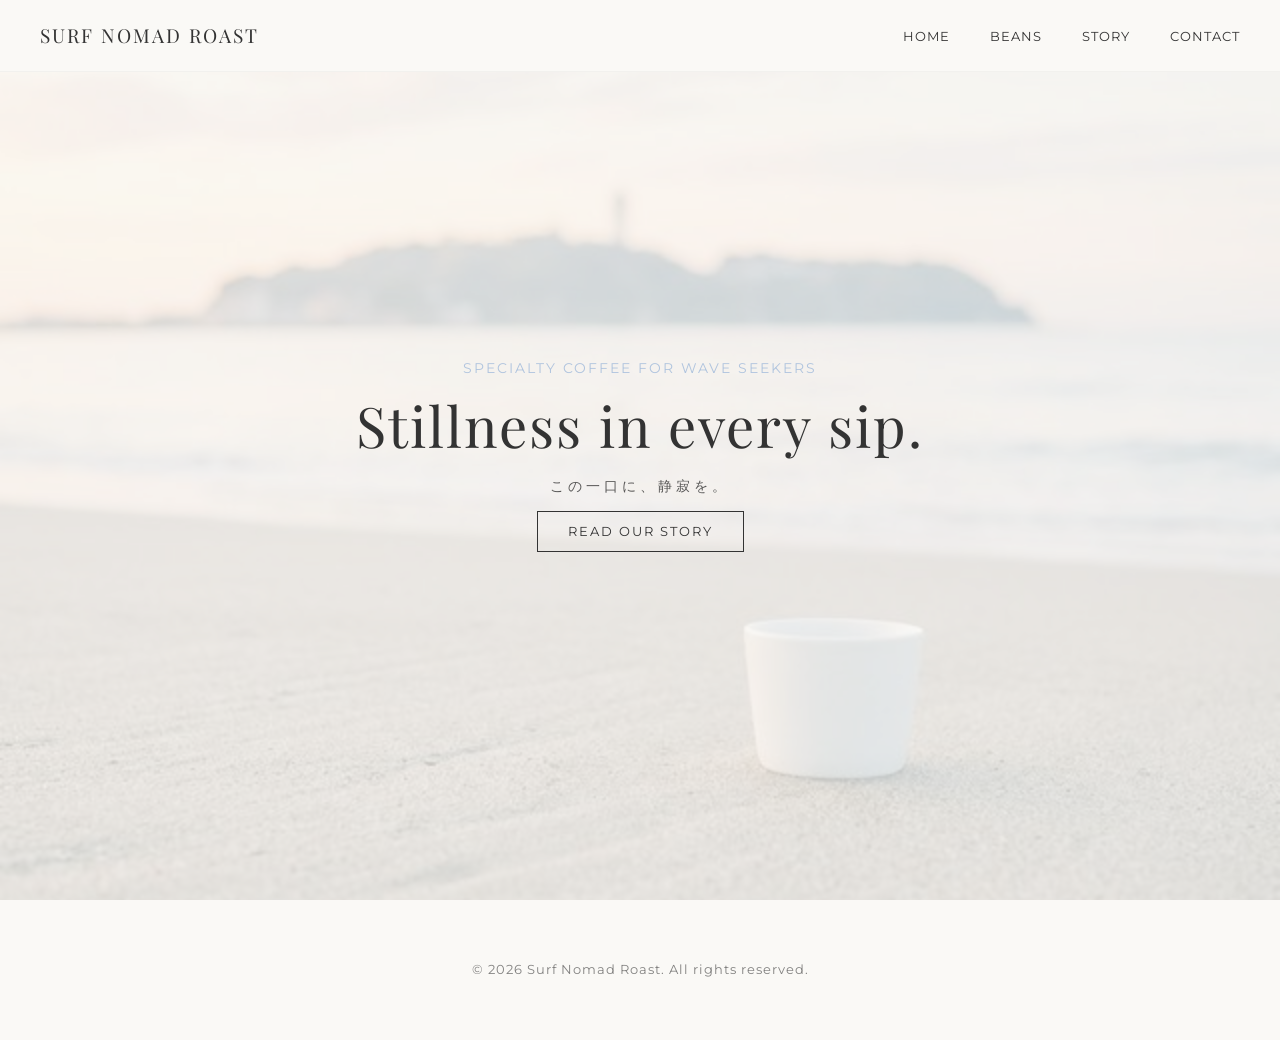
==== index.html @ 1f779690 "Initial commit: Surf Nomad Roast website complete" ====
<!DOCTYPE html>
<html lang="ja">

<head>
    <meta charset="UTF-8">
    <meta name="viewport" content="width=device-width, initial-scale=1.0">
    <title>Surf Nomad Roast | 自分を見つめ直す時間です</title>

    <!-- Google Fonts -->
    <link rel="preconnect" href="https://fonts.googleapis.com">
    <link rel="preconnect" href="https://fonts.gstatic.com" crossorigin>
    <link
        href="https://fonts.googleapis.com/css2?family=Montserrat:wght@300;400&family=Playfair+Display:ital@0;1&display=swap"
        rel="stylesheet">

    <!-- Local CSS -->
    <link rel="stylesheet" href="css/style.css">
</head>

<body>

    <header>
        <div class="hero-bg"></div>

        <nav>
            <div class="nav-inner">
                <div class="logo"><a href="index.html">Surf Nomad Roast</a></div>
                <ul class="nav-links">
                    <li><a href="index.html">Home</a></li>
                    <li><a href="products.html">Beans</a></li>
                    <li><a href="about.html">Story</a></li>
                    <li><a href="contact.html">Contact</a></li>
                </ul>
            </div>
            <div class="cart-placeholder"></div>
        </nav>

        <div class="hero-content">
            <p class="hero-subtitle">Specialty Coffee for Wave Seekers</p>
            <h1 class="hero-title">Stillness in every sip.</h1>
            <p class="hero-jp-subtitle">この一口に、静寂を。</p>
            <a href="about.html" class="cta-button">Read Our Story</a>
        </div>
    </header>

    <main>
        <!-- Homepage is focused on the Hero experience for maximum stillness -->
    </main>

    <footer>
        <p>&copy; 2026 Surf Nomad Roast. All rights reserved.</p>
    </footer>

</body>

</html>
---- css/style.css ----
:root {
    /* Colors based on 'Airy Stillness' concept */
    --base-color: #FAF9F6;
    --main-color: #B0C4DE;
    /* Morning Mist Blue */
    --accent-color: #C19A6B;
    /* Sun-kissed Wood */
    --text-color: #333333;
    --white: #FFFFFF;

    /* Typography */
    --font-serif: 'Playfair Display', serif;
    --font-sans: 'Montserrat', sans-serif;
}

* {
    margin: 0;
    padding: 0;
    box-sizing: border-box;
}

body {
    background-color: var(--base-color);
    color: var(--text-color);
    font-family: var(--font-sans);
    line-height: 1.6;
    overflow-x: hidden;
}

h1,
h2,
h3 {
    font-family: var(--font-serif);
    font-weight: 400;
}

/* Header & Navigation */
header {
    height: 100vh;
    width: 100%;
    position: relative;
    display: flex;
    flex-direction: column;
    justify-content: center;
    align-items: center;
    text-align: center;
    padding: 20px;
}

nav {
    position: fixed;
    top: 0;
    left: 0;
    width: 100%;
    background-color: rgba(250, 249, 246, 0.98);
    backdrop-filter: blur(8px);
    z-index: 1000;
    border-bottom: 1px solid rgba(0, 0, 0, 0.03);
    transition: all 0.3s ease;
}

.nav-inner {
    max-width: 1400px;
    margin: 0 auto;
    padding: 20px 40px;
    display: flex;
    justify-content: space-between;
    align-items: center;
}

.logo {
    font-family: var(--font-serif);
    font-size: 1.2rem;
    letter-spacing: 2px;
    text-transform: uppercase;
}

.logo a {
    text-decoration: none;
    color: inherit;
    display: block;
}

.nav-links {
    display: flex;
    list-style: none;
    gap: 40px;
    /* Increased gap slightly for better breathing room */
}

.nav-links a {
    text-decoration: none;
    color: var(--text-color);
    font-size: 0.8rem;
    text-transform: uppercase;
    letter-spacing: 1px;
    transition: opacity 0.3s;
}

.nav-links a:hover {
    opacity: 0.6;
}

/* Hero Section */
.hero-content {
    z-index: 1;
}

.hero-title {
    font-size: 3.5rem;
    margin-bottom: 5px;
    letter-spacing: 2px;
}

.hero-jp-subtitle {
    font-size: 0.9rem;
    letter-spacing: 4px;
    margin-bottom: 20px;
    opacity: 0.8;
}

.hero-subtitle {
    font-size: 0.9rem;
    letter-spacing: 2px;
    color: var(--main-color);
    text-transform: uppercase;
}

/* Hero Image Background (placeholder/style) */
.hero-bg {
    position: absolute;
    top: 0;
    left: 0;
    width: 100%;
    height: 100%;
    background-image: url('../images/hero_bg.png');
    /* Completely clean image (no text) */
    background-size: cover;
    background-position: center;
    opacity: 0.25;
    /* Slightly increased for better visibility of the photo */
    z-index: 0;
}

/* Call to Action */
.cta-button {
    margin-top: 40px;
    padding: 12px 30px;
    border: 1px solid var(--text-color);
    background: transparent;
    color: var(--text-color);
    text-decoration: none;
    font-size: 0.8rem;
    letter-spacing: 2px;
    text-transform: uppercase;
    transition: all 0.3s;
}

.cta-button:hover {
    background-color: var(--text-color);
    color: var(--base-color);
}

/* Unified Header handled by nav class above */
.story-container {
    max-width: 800px;
    margin: 120px auto 80px;
    /* Added top margin for fixed header */
    padding: 0 40px;
}

.page-header {
    text-align: center;
    margin-bottom: 60px;
}

.page-header .subtitle {
    font-size: 0.8rem;
    letter-spacing: 3px;
    text-transform: uppercase;
    color: var(--accent-color);
    margin-bottom: 10px;
}

.page-title {
    font-size: 2.5rem;
}

.story-content {
    font-size: 1.1rem;
    line-height: 2;
    color: #444;
}

.story-content p {
    margin-bottom: 30px;
}

.story-content .lead {
    font-size: 1.3rem;
    color: var(--text-color);
    margin-bottom: 50px;
}

.story-quote {
    margin: 60px 0;
    padding: 40px;
    border-left: 1px solid var(--accent-color);
    background-color: rgba(193, 154, 107, 0.05);
}

.story-quote blockquote {
    font-family: var(--font-serif);
    font-size: 1.5rem;
    font-style: italic;
    color: var(--text-color);
}

.placeholder-img {
    width: 100%;
    height: 300px;
    background-color: #eee;
    margin-top: 60px;
    background-image: url('../images/hero_bg.png');
    background-size: cover;
    background-position: center;
    opacity: 0.5;
}

footer {
    text-align: center;
    padding: 60px 20px;
    font-size: 0.8rem;
    opacity: 0.6;
    letter-spacing: 1px;
}

/* Products Page Styles */
.products-container {
    max-width: 1100px;
    margin: 120px auto 80px;
    /* Added top margin for fixed header */
    padding: 0 20px;
}

.page-intro {
    max-width: 600px;
    margin: 40px auto 0;
    /* Increased margin-top for better spacing from the title */
    font-size: 1rem;
    line-height: 1.8;
    opacity: 0.7;
}

.product-grid {
    display: grid;
    grid-template-columns: repeat(auto-fit, minmax(300px, 1fr));
    gap: 60px;
    margin-top: 80px;
}

.product-card {
    background-color: var(--white);
    transition: transform 0.3s ease;
}

.product-image {
    width: 100%;
    height: 250px;
    overflow: hidden;
    background-color: #f0f0f0;
}

.product-image img {
    width: 100%;
    height: 100%;
    object-fit: cover;
    transition: transform 0.5s ease;
}

.product-card:hover .product-image img {
    transform: scale(1.05);
}

.product-info {
    padding: 30px 20px;
    text-align: center;
}

.product-name {
    font-size: 1.5rem;
    margin-bottom: 5px;
}

.product-note {
    font-size: 0.8rem;
    color: var(--accent-color);
    margin-bottom: 15px;
    text-transform: uppercase;
    letter-spacing: 1px;
}

.product-desc {
    font-size: 0.9rem;
    color: #666;
    margin-bottom: 25px;
}

.product-price {
    font-size: 1.2rem;
    margin-bottom: 30px;
    font-family: var(--font-serif);
}

.product-price .unit {
    font-size: 0.8rem;
    opacity: 0.6;
}

.buy-button {
    display: inline-block;
    padding: 10px 25px;
    border: 1px solid var(--text-color);
    text-decoration: none;
    color: var(--text-color);
    font-size: 0.8rem;
    text-transform: uppercase;
    letter-spacing: 1px;
    transition: all 0.3s;
}

.buy-button:hover {
    background-color: var(--text-color);
    color: var(--base-color);
}

.external-info {
    text-align: center;
    margin-top: 100px;
    font-size: 0.8rem;
    opacity: 0.5;
}

/* Responsive */
/* Contact Page Styles */
.contact-container {
    max-width: 800px;
    margin: 120px auto 80px;
    /* Added top margin for fixed header */
    padding: 0 40px;
}

.contact-methods {
    display: grid;
    grid-template-columns: 1fr 1fr;
    gap: 40px;
    margin-top: 60px;
    margin-bottom: 100px;
}

.contact-card {
    padding: 40px;
    background-color: rgba(0, 0, 0, 0.02);
    text-align: center;
}

.contact-card h2 {
    font-size: 1.2rem;
    margin-bottom: 20px;
    letter-spacing: 1px;
}

.contact-card p {
    font-size: 0.9rem;
    line-height: 1.8;
    color: #666;
    margin-bottom: 30px;
}

.contact-link {
    color: var(--accent-color);
    text-decoration: none;
    font-size: 0.9rem;
    border-bottom: 1px solid var(--accent-color);
    padding-bottom: 3px;
    transition: opacity 0.3s;
}

.contact-link:hover {
    opacity: 0.6;
}

.contact-faq {
    margin-top: 80px;
}

.contact-faq h3 {
    text-align: center;
    font-size: 1.5rem;
    margin-bottom: 40px;
    font-family: var(--font-serif);
}

.faq-item {
    margin-bottom: 40px;
}

.faq-item h4 {
    font-size: 1rem;
    margin-bottom: 15px;
}

.faq-item p {
    font-size: 0.9rem;
    line-height: 1.8;
    color: #666;
}

@media (max-width: 768px) {
    .contact-methods {
        grid-template-columns: 1fr;
    }
}

/* Homepage Sections */
.home-container {
    max-width: 1100px;
    margin: 100px auto;
    padding: 0 40px;
}

.home-intro {
    text-align: center;
    margin: 120px auto;
}

.home-intro .subtitle {
    font-size: 0.8rem;
    letter-spacing: 3px;
    text-transform: uppercase;
    color: var(--accent-color);
    margin-bottom: 20px;
}

.home-intro h2 {
    font-size: 2.2rem;
    margin-bottom: 30px;
    font-family: var(--font-serif);
}

.home-intro .intro-text {
    max-width: 700px;
    margin: 0 auto 40px;
    line-height: 2.2;
    color: #555;
    font-size: 1.1rem;
}

.link-styled {
    color: var(--text-color);
    text-decoration: none;
    font-size: 0.9rem;
    border-bottom: 1px solid var(--accent-color);
    padding-bottom: 5px;
    transition: opacity 0.3s;
}

.link-styled:hover {
    opacity: 0.6;
}

/* Featured Product */
.featured-product {
    margin: 150px 0;
    padding: 100px 40px;
    background-color: white;
}

.featured-inner {
    display: flex;
    align-items: center;
    gap: 80px;
    max-width: 1000px;
    margin: 0 auto;
}

.featured-image {
    flex: 1.2;
}

.featured-image img {
    width: 100%;
    height: auto;
    object-fit: cover;
    box-shadow: 30px 30px 0 var(--base-color);
}

.featured-info {
    flex: 1;
}

.featured-info .tag {
    font-size: 0.7rem;
    letter-spacing: 2px;
    text-transform: uppercase;
    color: var(--accent-color);
    margin-bottom: 15px;
}

.featured-info h3 {
    font-size: 2.5rem;
    margin-bottom: 25px;
    font-family: var(--font-serif);
}

.featured-info .desc {
    margin-bottom: 40px;
    line-height: 2;
    color: #666;
}

@media (max-width: 900px) {
    .featured-inner {
        flex-direction: column;
        gap: 60px;
    }

    .featured-info {
        text-align: center;
    }

    .featured-image img {
        box-shadow: 15px 15px 0 var(--base-color);
    }
}

@media (max-width: 768px) {
    .hero-title {
        font-size: 2.5rem;
    }

    .home-intro h2 {
        font-size: 1.8rem;
    }

    .nav-links {
        display: none;
    }

    .product-grid {
        gap: 40px;
    }
}
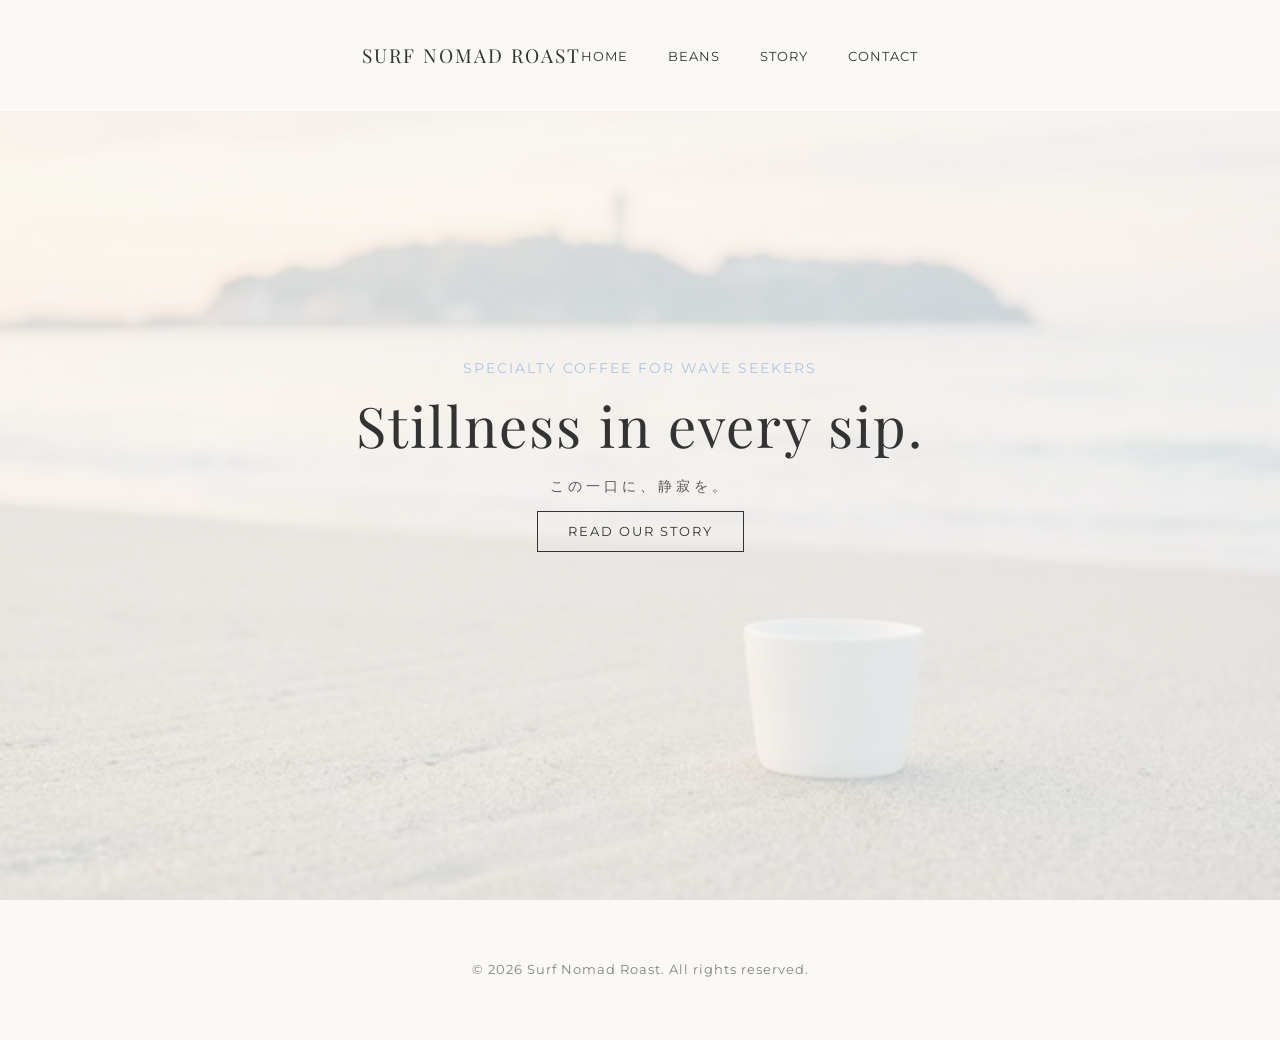
==== commit ef3545d3: "レスポンシブデザイン修正" ====
--- a/index.html
+++ b/index.html
@@ -24,13 +24,20 @@
 
         <nav>
             <div class="nav-inner">
-                <div class="logo"><a href="index.html">Surf Nomad Roast</a></div>
-                <ul class="nav-links">
-                    <li><a href="index.html">Home</a></li>
-                    <li><a href="products.html">Beans</a></li>
-                    <li><a href="about.html">Story</a></li>
-                    <li><a href="contact.html">Contact</a></li>
-                </ul>
+                <div class="nav-inner">
+                    <div class="logo"><a href="index.html">Surf Nomad Roast</a></div>
+                    <input type="checkbox" id="nav-toggle" class="nav-toggle">
+                    <label for="nav-toggle" class="nav-toggle-label">
+                        <span></span>
+                    </label>
+                    <ul class="nav-links">
+                        <li><a href="index.html">HOME</a></li>
+                        <li><a href="products.html">BEANS</a></li>
+                        <li><a href="about.html">STORY</a></li>
+                        <li><a href="contact.html">CONTACT</a></li>
+                    </ul>
+                </div>
+            </div>
             </div>
             <div class="cart-placeholder"></div>
         </nav>
--- a/css/style.css
+++ b/css/style.css
@@ -79,6 +79,71 @@
     text-decoration: none;
     color: inherit;
     display: block;
+}
+
+.nav-toggle {
+    display: none;
+}
+
+.nav-toggle-label {
+    display: none;
+}
+
+/* Updated Responsive Header */
+@media (max-width: 768px) {
+    .nav-toggle-label {
+        display: block;
+        margin-left: auto;
+        cursor: pointer;
+        padding: 10px;
+    }
+
+    .nav-toggle-label span,
+    .nav-toggle-label span::before,
+    .nav-toggle-label span::after {
+        display: block;
+        background: var(--text-color);
+        height: 1px;
+        width: 25px;
+        position: relative;
+    }
+
+    .nav-toggle-label span::before,
+    .nav-toggle-label span::after {
+        content: '';
+        position: absolute;
+    }
+
+    .nav-toggle-label span::before {
+        bottom: 7px;
+    }
+
+    .nav-toggle-label span::after {
+        top: 7px;
+    }
+
+    .nav-links {
+        position: absolute;
+        top: 100%;
+        left: 0;
+        width: 100%;
+        background: rgba(250, 249, 246, 0.95);
+        backdrop-filter: blur(10px);
+        flex-direction: column;
+        align-items: center;
+        padding: 40px 0;
+        gap: 25px;
+        opacity: 0;
+        visibility: hidden;
+        transform: translateY(-10px);
+        transition: all 0.3s ease;
+    }
+
+    .nav-toggle:checked~.nav-links {
+        opacity: 1;
+        visibility: visible;
+        transform: translateY(0);
+    }
 }
 
 .nav-links {
@@ -543,10 +608,6 @@
         font-size: 1.8rem;
     }
 
-    .nav-links {
-        display: none;
-    }
-
     .product-grid {
         gap: 40px;
     }
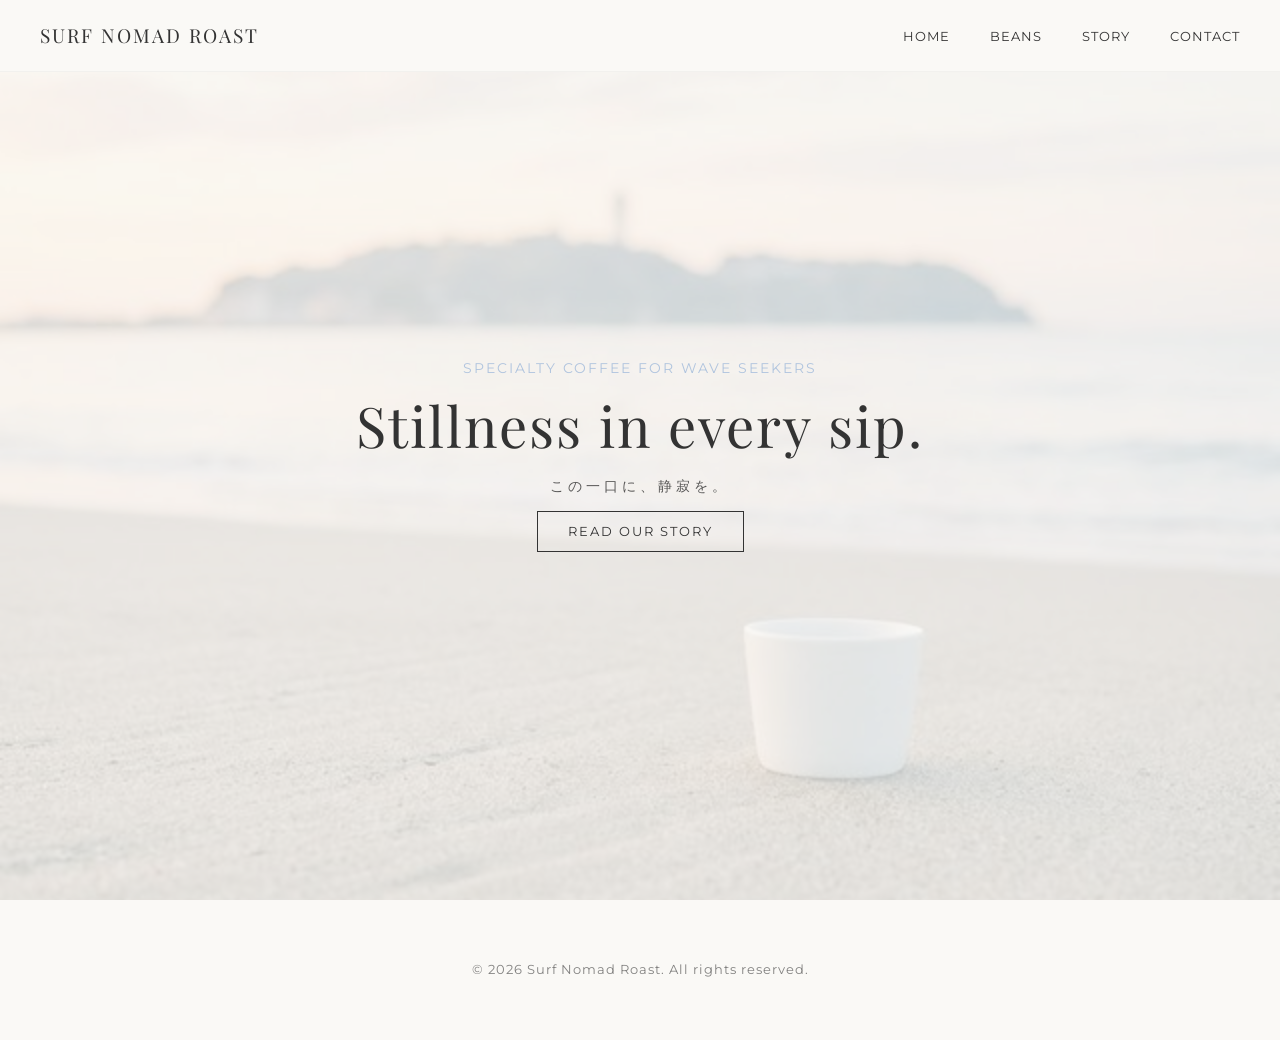
==== commit 7faf215d: "Fix: Implement responsive mobile menu with CSS-only hamburger" ====
--- a/index.html
+++ b/index.html
@@ -24,20 +24,17 @@
 
         <nav>
             <div class="nav-inner">
-                <div class="nav-inner">
-                    <div class="logo"><a href="index.html">Surf Nomad Roast</a></div>
-                    <input type="checkbox" id="nav-toggle" class="nav-toggle">
-                    <label for="nav-toggle" class="nav-toggle-label">
-                        <span></span>
-                    </label>
-                    <ul class="nav-links">
-                        <li><a href="index.html">HOME</a></li>
-                        <li><a href="products.html">BEANS</a></li>
-                        <li><a href="about.html">STORY</a></li>
-                        <li><a href="contact.html">CONTACT</a></li>
-                    </ul>
-                </div>
-            </div>
+                <div class="logo"><a href="index.html">Surf Nomad Roast</a></div>
+                <input type="checkbox" id="nav-toggle" class="nav-toggle">
+                <label for="nav-toggle" class="nav-toggle-label">
+                    <span></span>
+                </label>
+                <ul class="nav-links">
+                    <li><a href="index.html">HOME</a></li>
+                    <li><a href="products.html">BEANS</a></li>
+                    <li><a href="about.html">STORY</a></li>
+                    <li><a href="contact.html">CONTACT</a></li>
+                </ul>
             </div>
             <div class="cart-placeholder"></div>
         </nav>
